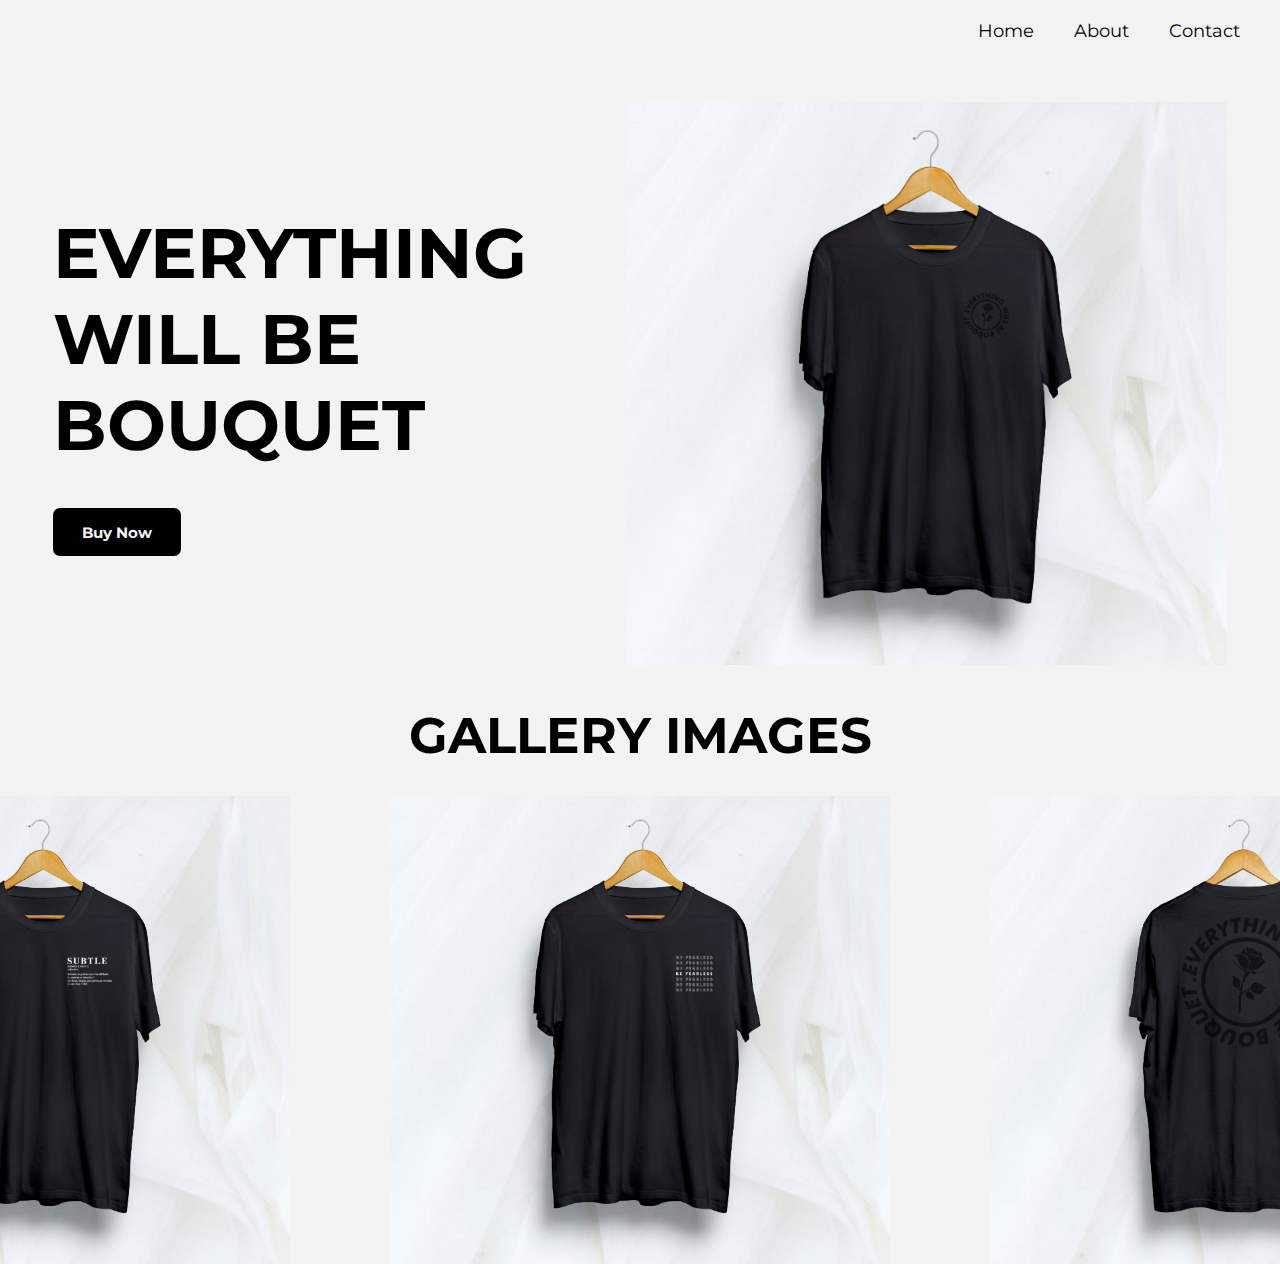
==== index.html @ 21c2ef2f "Adding Files" ====
<!DOCTYPE html>
<html lang="en">
<head>
  <meta charset="UTF-8">
  <meta http-equiv="X-UA-Compatible" content="IE=edge">
  <meta name="viewport" content="width=device-width, initial-scale=1.0">
  <!-- Google Font Import -->
  <link rel="preconnect" href="https://fonts.googleapis.com">
  <link rel="preconnect" href="https://fonts.gstatic.com" crossorigin>
  <link href="https://fonts.googleapis.com/css2?family=Montserrat:wght@400;500;700;800&display=swap" rel="stylesheet">
  <!-- Stylesheet Import -->
  <link rel="stylesheet" href="./styles.css">
  <title>Test Page</title>
</head>
<body>
  <header>
    <!-- <h3 class="logo">.sbtl</h3> -->
    <nav>
      <ul>
        <a href="#"><li>Home</li></a>
        <a href="#"><li>About</li></a>
        <a href="#"><li>Contact</li></a>
      </ul>
    </nav>
  </header>

  <section>
    <div class="main-container">
      <div class="left-card">
      <h1>Everything <br> will be <br> bouquet</h1>
      <button class="btn">Buy Now</button>
    </div>
      <img src="./img/Everything Front POCKET.jpg" alt="">
    </div>
  </section>

  <section>
    <div class="middle-body">
      <div class="middle-heading">
        <h2>Gallery Images</h2>
      </div>
      <div class="img-container">
        <img src="./img/Design1.jpg" alt="">
        <img src="./img/Design2.jpg" alt="">
        <img src="./img/Design3.jpg" alt="">
      </div>
    </div>
  </section>
</body>
</html>
---- styles.css ----
*{
  margin: 0;
  padding: 0;
  box-sizing: border-box;
}

nav {
  max-width: 100%;
  font-family: 'Montserrat', sans-serif;
  background-color: rgb(243, 243, 243);
}

nav ul {
  list-style-type: none;
  display: flex;
  justify-content: flex-end;
  align-items: center;
  padding-right: 20px;
}

nav li {
  color: black;
  font-size: 18px;
  padding: 20px;
}

nav a{
  text-decoration: none;
}

.main-container{
  max-width: 100%;
  padding-top: 40px;
  background-color: rgb(243, 243, 243);
  display: flex;
  justify-content: center;
  align-items: center;
  gap: 100px;
}

.main-container h1 {
  font-family: 'Montserrat', sans-serif;
  text-transform: uppercase;
  font-size: 70px;
  padding-bottom: 40px;
}

button {
  width: 8rem;
  height: 3rem;
  font-family: 'Montserrat', sans-serif;
  font-size: 15px;
  font-weight: 700;
  border-radius: 7px;
  background-color: black;
  color: rgb(243, 243, 243);
  border: 2px solid black;
}

button:hover{
  background-color: rgb(243, 243, 243);
  color:black;
  cursor: pointer;
  transition-duration: .5s;
}

.main-container img{
  max-width: 600px;
}

@media only screen and (max-width: 1000px){
  nav ul {
    display: flex;
    justify-content: center;
  }
  .main-container{
    
    flex-wrap: wrap;
    gap: 100px;
  }
  .main-container h1{
    font-size: 55px;
    text-align: center;
  }
  .left-card{
    display: flex;
    flex-direction: column;
    justify-content: center;
    align-items: center;
  }
  .img-container{
    flex-wrap: wrap;
  }
  }

  .middle-body{
    background-color: rgb(243, 243, 243);
    padding-top: 40px;
  }

  .middle-heading{
    display: flex;
    justify-content: center;
    align-items: center;
    text-align: center;
    padding-bottom: 30px;
  }

  .middle-heading h2{
    font-family: 'Montserrat', sans-serif;
    text-transform: uppercase;
    font-size: 50px;
  }

  .img-container{
    display: flex;
    justify-content: center;
    align-items: center;
    gap: 100px;
  }

  .img-container img{
    max-width: 500px;
    
  }
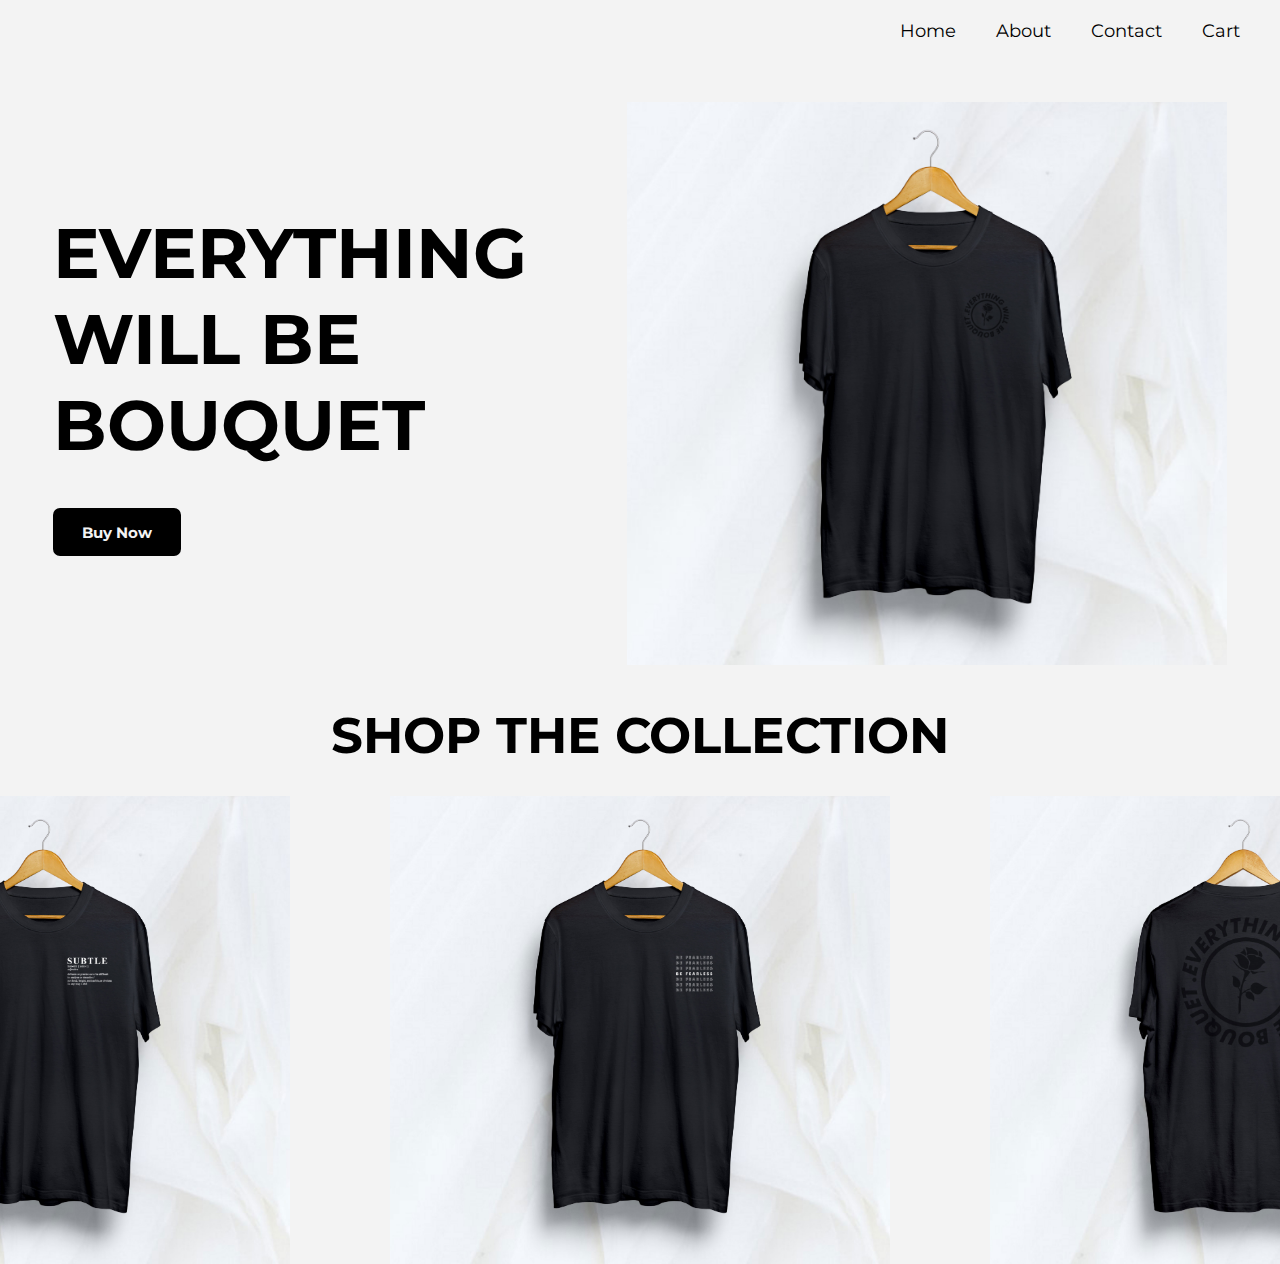
==== commit cf2b313b: "Adding new files" ====
--- a/index.html
+++ b/index.html
@@ -20,6 +20,7 @@
         <a href="#"><li>Home</li></a>
         <a href="#"><li>About</li></a>
         <a href="#"><li>Contact</li></a>
+        <a href="#"><li>Cart</li></a>
       </ul>
     </nav>
   </header>
@@ -28,7 +29,7 @@
     <div class="main-container">
       <div class="left-card">
       <h1>Everything <br> will be <br> bouquet</h1>
-      <button class="btn">Buy Now</button>
+      <a href="./productPage.html"><button class="btn">Buy Now</button></a>
     </div>
       <img src="./img/Everything Front POCKET.jpg" alt="">
     </div>
@@ -37,12 +38,15 @@
   <section>
     <div class="middle-body">
       <div class="middle-heading">
-        <h2>Gallery Images</h2>
+        <h2>Shop the collection</h2>
       </div>
       <div class="img-container">
         <img src="./img/Design1.jpg" alt="">
+        
         <img src="./img/Design2.jpg" alt="">
+        
         <img src="./img/Design3.jpg" alt="">
+        
       </div>
     </div>
   </section>
--- a/styles.css
+++ b/styles.css
@@ -4,6 +4,9 @@
   box-sizing: border-box;
 }
 
+
+
+/* START OF NAV BAR SECTION  */
 nav {
   max-width: 100%;
   font-family: 'Montserrat', sans-serif;
@@ -27,9 +30,14 @@
 nav a{
   text-decoration: none;
 }
+/* END OF NAV BAR SECTION */
 
+
+
+
+/* START OF MAIN SECTION */
 .main-container{
-  max-width: 100%;
+  
   padding-top: 40px;
   background-color: rgb(243, 243, 243);
   display: flex;
@@ -67,14 +75,69 @@
 .main-container img{
   max-width: 600px;
 }
+/* END MAIN SECTION */
+
+
+
+
+/* MIDDLE BODY SECTION */
+.middle-body{
+  background-color: rgb(243, 243, 243);
+  padding-top: 40px;
+}
+
+.middle-heading{
+  display: flex;
+  justify-content: center;
+  align-items: center;
+  text-align: center;
+  padding-bottom: 30px;
+}
+
+.middle-heading h2{
+  font-family: 'Montserrat', sans-serif;
+  text-transform: uppercase;
+  font-size: 50px;
+}
+
+.img-container{
+  position: relative;
+  display: flex;
+  justify-content: center;
+  align-items: center;
+  gap: 100px;
+}
+
+.img-container img{
+  max-width: 500px;
+}
+
+.img-container img:hover{
+  opacity: 0.3;
+  transition-duration: 1s;
+  cursor: pointer;
+}
+
+
+
+/* END MIDDLE BODY SECTION  */
+
+
+
+
+
+
+
+
+/* MEDIA QUERY RESPONSIVE SECTION */
 
 @media only screen and (max-width: 1000px){
+
   nav ul {
     display: flex;
     justify-content: center;
   }
   .main-container{
-    
     flex-wrap: wrap;
     gap: 100px;
   }
@@ -82,6 +145,11 @@
     font-size: 55px;
     text-align: center;
   }
+
+  .main-container img{
+    max-width: 390px;
+  }
+
   .left-card{
     display: flex;
     flex-direction: column;
@@ -91,35 +159,10 @@
   .img-container{
     flex-wrap: wrap;
   }
+
+  .middle-body .img-container img{
+    max-width: 390px;
+  }
   }
 
-  .middle-body{
-    background-color: rgb(243, 243, 243);
-    padding-top: 40px;
-  }
-
-  .middle-heading{
-    display: flex;
-    justify-content: center;
-    align-items: center;
-    text-align: center;
-    padding-bottom: 30px;
-  }
-
-  .middle-heading h2{
-    font-family: 'Montserrat', sans-serif;
-    text-transform: uppercase;
-    font-size: 50px;
-  }
-
-  .img-container{
-    display: flex;
-    justify-content: center;
-    align-items: center;
-    gap: 100px;
-  }
-
-  .img-container img{
-    max-width: 500px;
-    
-  }+ 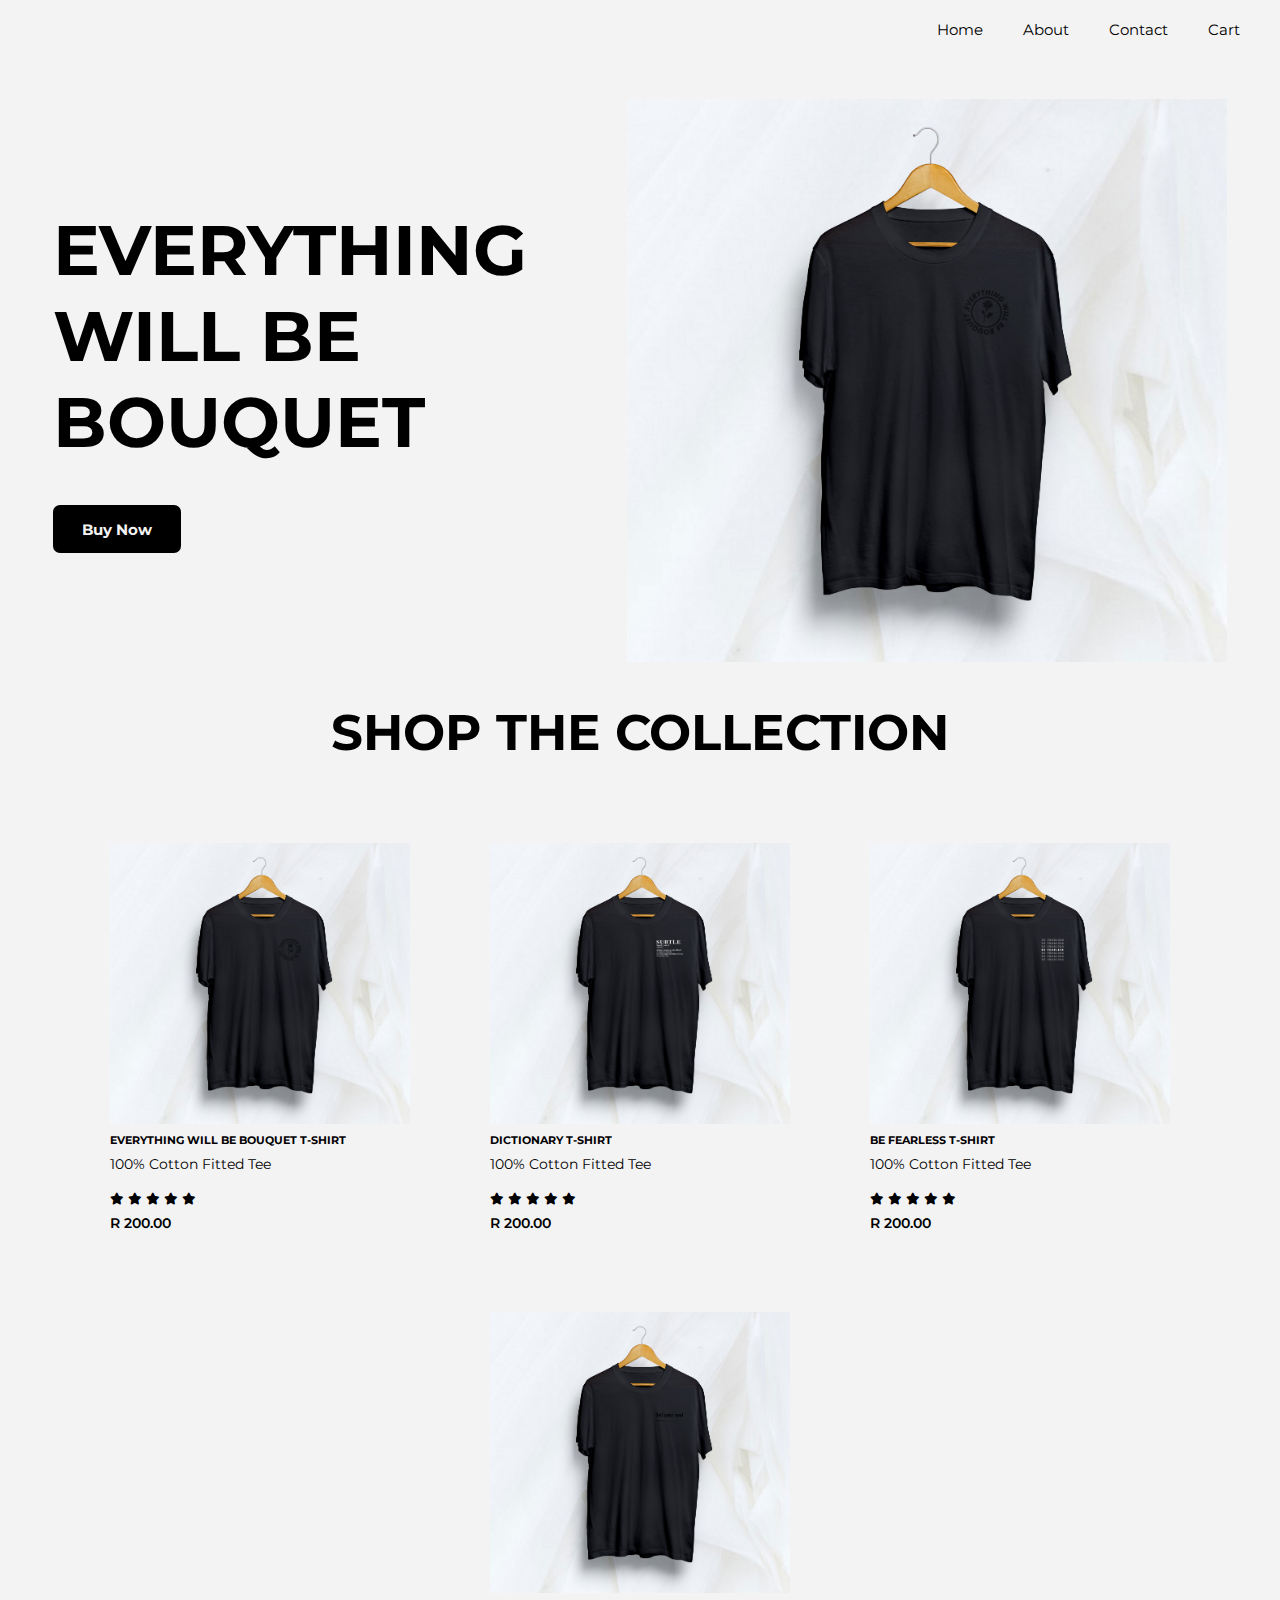
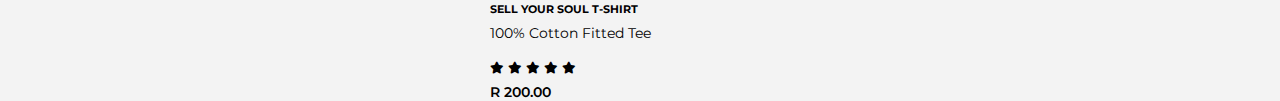
==== commit 9ab2f1f2: "Re-Uploads" ====
--- a/index.html
+++ b/index.html
@@ -4,6 +4,8 @@
   <meta charset="UTF-8">
   <meta http-equiv="X-UA-Compatible" content="IE=edge">
   <meta name="viewport" content="width=device-width, initial-scale=1.0">
+  <!-- Font Awesome Import -->
+  <link rel="stylesheet" href="https://cdnjs.cloudflare.com/ajax/libs/font-awesome/6.1.1/css/all.min.css">
   <!-- Google Font Import -->
   <link rel="preconnect" href="https://fonts.googleapis.com">
   <link rel="preconnect" href="https://fonts.gstatic.com" crossorigin>
@@ -31,7 +33,7 @@
       <h1>Everything <br> will be <br> bouquet</h1>
       <a href="./productPage.html"><button class="btn">Buy Now</button></a>
     </div>
-      <img src="./img/Everything Front POCKET.jpg" alt="">
+      <img src="./img/Everything-Front-POCKET-for-WEB.jpg" alt="">
     </div>
   </section>
 
@@ -41,12 +43,50 @@
         <h2>Shop the collection</h2>
       </div>
       <div class="img-container">
-        <img src="./img/Design1.jpg" alt="">
-        
-        <img src="./img/Design2.jpg" alt="">
-        
-        <img src="./img/Design3.jpg" alt="">
-        
+        <div class="img-card">
+          <img src="./img/Everything-Front-POCKET-for-WEB.jpg" alt="">
+          <h3>Everything Will Be Bouquet T-Shirt</h3>
+          <p>100% Cotton Fitted Tee</p>
+          <i class="fa fa-star fa-xs" aria-hidden="true"></i>
+          <i class="fa fa-star fa-xs" aria-hidden="true"></i>
+          <i class="fa fa-star fa-xs" aria-hidden="true"></i>
+          <i class="fa fa-star fa-xs" aria-hidden="true"></i>
+          <i class="fa fa-star fa-xs" aria-hidden="true"></i>
+          <span>R 200.00</span>
+        </div>
+        <div class="img-card">
+          <img src="./img/Design1.jpg" alt="">
+          <h3>Dictionary T-Shirt</h3>
+          <p>100% Cotton Fitted Tee</p>
+          <i class="fa fa-star fa-xs" aria-hidden="true"></i>
+          <i class="fa fa-star fa-xs" aria-hidden="true"></i>
+          <i class="fa fa-star fa-xs" aria-hidden="true"></i>
+          <i class="fa fa-star fa-xs" aria-hidden="true"></i>
+          <i class="fa fa-star fa-xs" aria-hidden="true"></i>
+          <span>R 200.00</span>
+        </div>
+        <div class="img-card">
+          <img src="./img/Design2.jpg" alt="">
+          <h3>Be Fearless T-Shirt</h3>
+          <p>100% Cotton Fitted Tee</p>
+          <i class="fa fa-star fa-xs" aria-hidden="true"></i>
+          <i class="fa fa-star fa-xs" aria-hidden="true"></i>
+          <i class="fa fa-star fa-xs" aria-hidden="true"></i>
+          <i class="fa fa-star fa-xs" aria-hidden="true"></i>
+          <i class="fa fa-star fa-xs" aria-hidden="true"></i>
+          <span>R 200.00</span>
+        </div>
+        <div class="img-card">
+          <img src="./img/Sell-your-Soul-Design.jpg" alt="">
+          <h3>Sell Your Soul T-Shirt</h3>
+          <p>100% Cotton Fitted Tee</p>
+          <i class="fa fa-star fa-xs" aria-hidden="true"></i>
+          <i class="fa fa-star fa-xs" aria-hidden="true"></i>
+          <i class="fa fa-star fa-xs" aria-hidden="true"></i>
+          <i class="fa fa-star fa-xs" aria-hidden="true"></i>
+          <i class="fa fa-star fa-xs" aria-hidden="true"></i>
+          <span>R 200.00</span>
+        </div>
       </div>
     </div>
   </section>
--- a/styles.css
+++ b/styles.css
@@ -23,7 +23,7 @@
 
 nav li {
   color: black;
-  font-size: 18px;
+  font-size: 15px;
   padding: 20px;
 }
 
@@ -101,21 +101,45 @@
 }
 
 .img-container{
-  position: relative;
-  display: flex;
+  max-width: 100%;
+  padding-top: 50px;
+  display: flex;
+  flex-wrap: wrap;
   justify-content: center;
-  align-items: center;
-  gap: 100px;
-}
-
-.img-container img{
-  max-width: 500px;
-}
-
-.img-container img:hover{
-  opacity: 0.3;
-  transition-duration: 1s;
-  cursor: pointer;
+  gap: 80px;
+}
+
+.img-card{
+  max-width: 505px;
+}
+
+.img-card h3{
+  font-family: 'Montserrat', sans-serif;
+  font-size: 11px;
+  padding-top: 5px;
+  padding-bottom: 8px;
+  text-transform: uppercase;
+}
+
+.img-card p{
+  font-family: 'Montserrat', sans-serif;
+  font-size: 14px;
+}
+
+.img-card img {
+  max-width: 300px;
+}
+
+i{
+  padding-top: 25px;
+  padding-bottom: 15px;
+}
+
+span{
+  display: block;
+  font-family: 'Montserrat', sans-serif;
+  font-size: 14px;
+  font-weight: 600;
 }
 
 
@@ -134,8 +158,14 @@
 @media only screen and (max-width: 1000px){
 
   nav ul {
-    display: flex;
-    justify-content: center;
+    display: block;
+    text-align: center;
+    padding-top: 10px;
+    padding-right: 0;
+  }
+
+  nav li {
+    padding: 2px;
   }
   .main-container{
     flex-wrap: wrap;
@@ -152,13 +182,16 @@
 
   .left-card{
     display: flex;
+    flex-wrap: wrap;
     flex-direction: column;
     justify-content: center;
     align-items: center;
   }
   .img-container{
+    display: flex;
     flex-wrap: wrap;
   }
+
 
   .middle-body .img-container img{
     max-width: 390px;
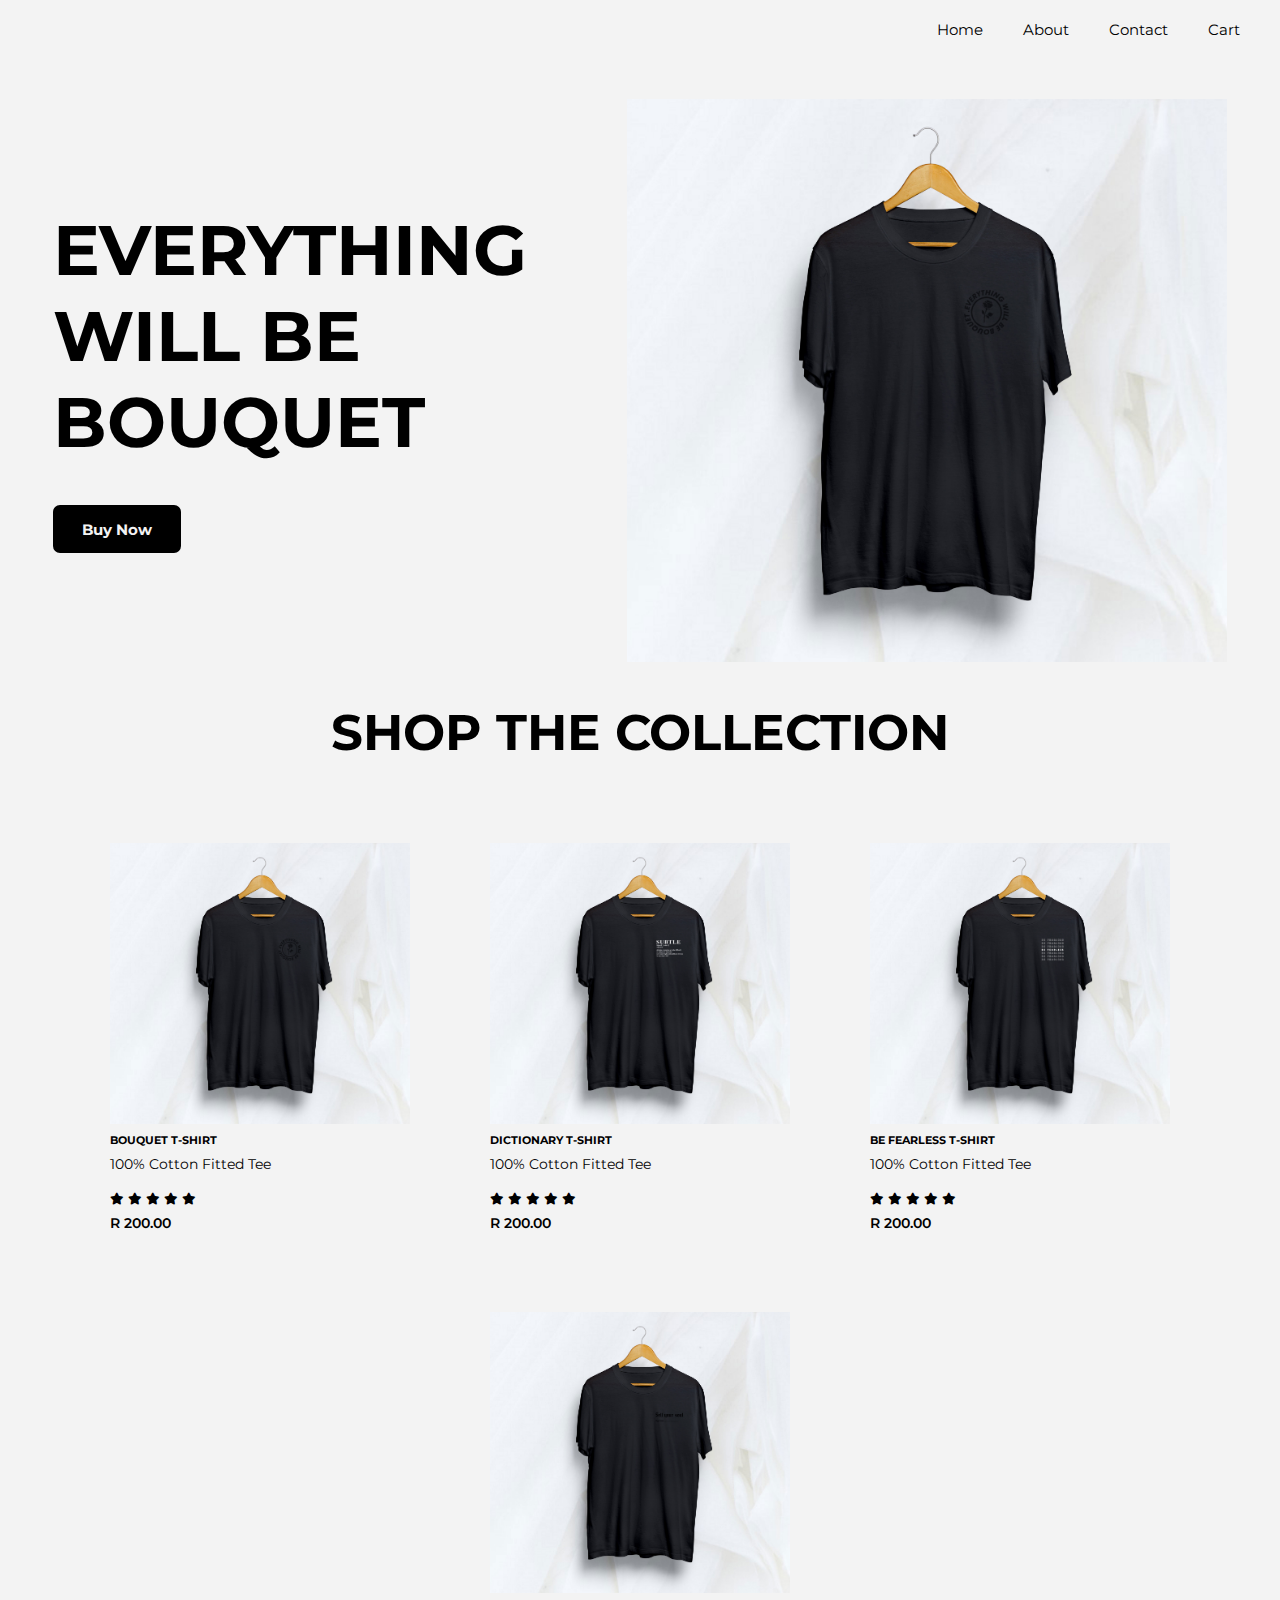
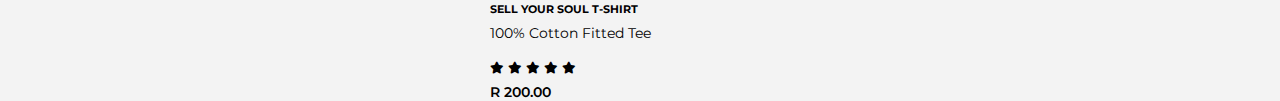
==== commit 4632131b: "Update to product name" ====
--- a/index.html
+++ b/index.html
@@ -45,7 +45,7 @@
       <div class="img-container">
         <div class="img-card">
           <img src="./img/Everything-Front-POCKET-for-WEB.jpg" alt="">
-          <h3>Everything Will Be Bouquet T-Shirt</h3>
+          <h3>Bouquet T-Shirt</h3>
           <p>100% Cotton Fitted Tee</p>
           <i class="fa fa-star fa-xs" aria-hidden="true"></i>
           <i class="fa fa-star fa-xs" aria-hidden="true"></i>
@@ -91,4 +91,4 @@
     </div>
   </section>
 </body>
-</html>+</html>
--- a/styles.css
+++ b/styles.css
@@ -155,7 +155,7 @@
 
 /* MEDIA QUERY RESPONSIVE SECTION */
 
-@media only screen and (max-width: 1000px){
+@media only screen and (max-width: 768px){
 
   nav ul {
     display: block;
@@ -188,14 +188,43 @@
     align-items: center;
   }
   .img-container{
-    display: flex;
-    flex-wrap: wrap;
-  }
-
-
-  .middle-body .img-container img{
-    max-width: 390px;
-  }
-  }
-
- +    display: grid;
+    grid-template-columns: repeat(2, 170px);
+    column-gap: 10px;
+  }
+  .img-card{
+    margin: 0;
+  }
+
+  .img-card p {
+    padding-left: 2px;
+    font-size: 12px;
+  }
+
+  .img-card h3{
+    padding-left: 2px;
+    font-size: 9px;
+    padding-top: 5px;
+    padding-bottom: 8px;
+    text-transform: uppercase;
+  }
+
+  i{
+    padding-left: 2px;
+  }
+
+  span{
+    padding-left: 2px;
+    display: block;
+    font-size: 12px;
+    font-weight: 600;
+  }
+
+
+  .img-card img {
+    max-width: 170px;
+  }
+  
+  }
+
+ 
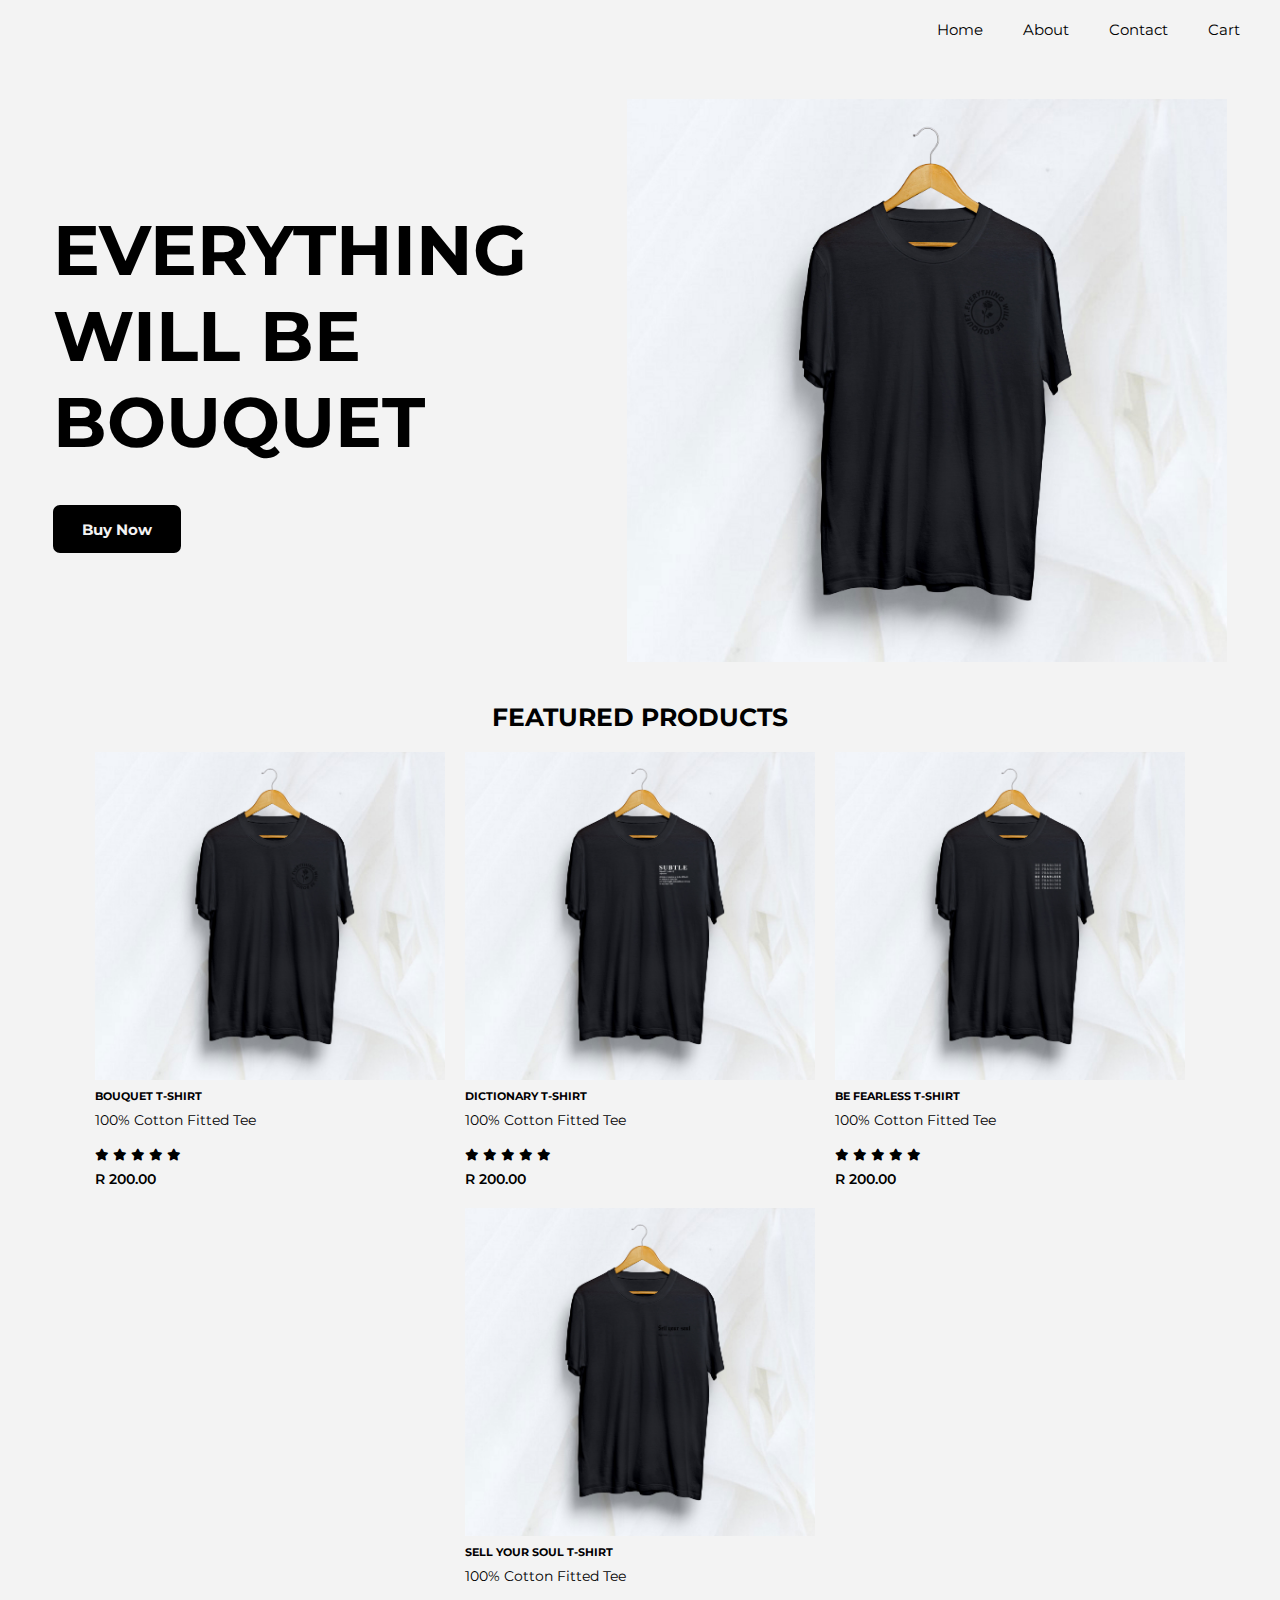
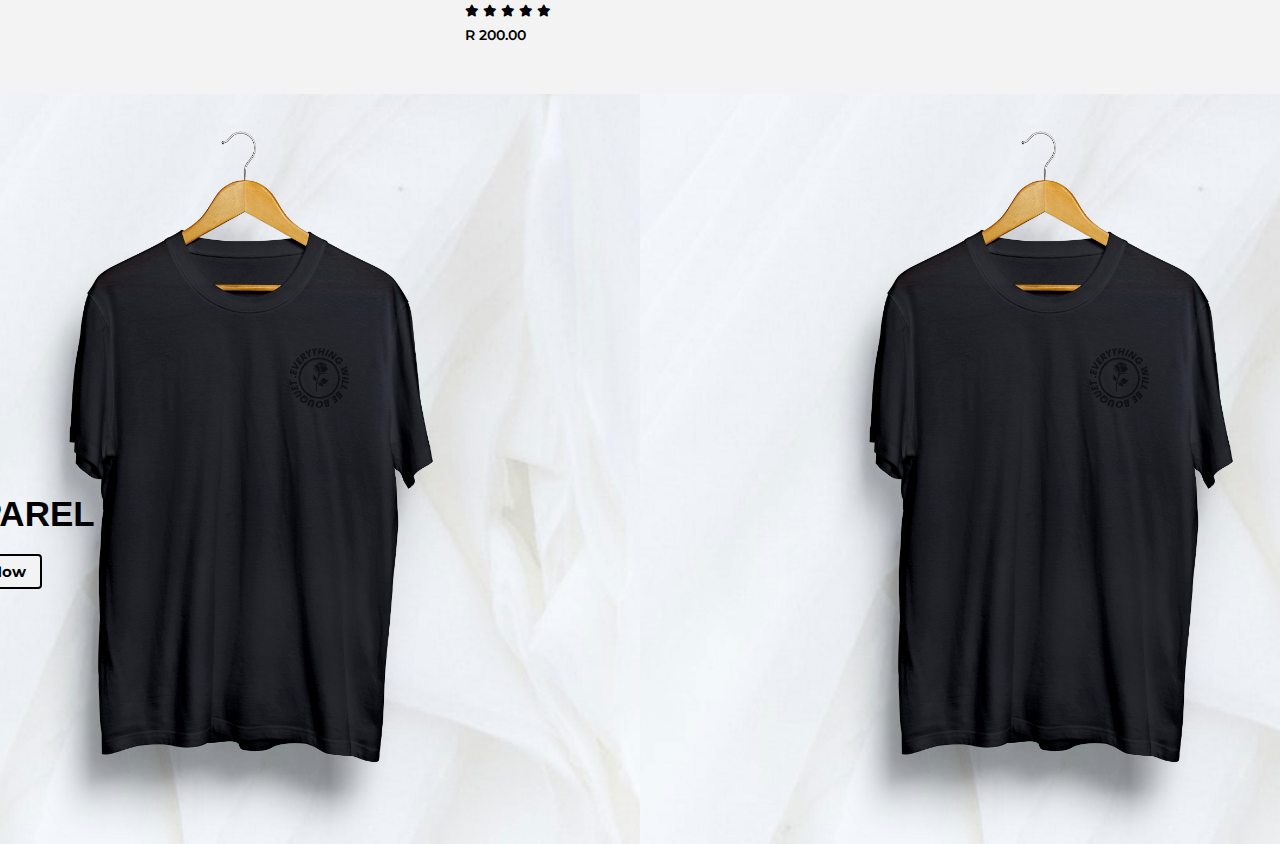
==== commit 72ec6718: "Index and Product Page Updates" ====
--- a/index.html
+++ b/index.html
@@ -40,7 +40,7 @@
   <section>
     <div class="middle-body">
       <div class="middle-heading">
-        <h2>Shop the collection</h2>
+        <h2>Featured Products</h2>
       </div>
       <div class="img-container">
         <div class="img-card">
@@ -90,5 +90,17 @@
       </div>
     </div>
   </section>
+
+
+  <section>
+    <div class="shop-container">
+      <div class="shop-grid">
+        <img src="./img/Everything-Front-POCKET-for-WEB.jpg" alt="">
+        <h2>Apparel</h2>
+        <button class="shop-btn">Shop Now</button>
+        <img src="./img/Everything-Front-POCKET-for-WEB.jpg" alt="">
+      </div>
+    </div>
+  </section>
 </body>
 </html>
--- a/styles.css
+++ b/styles.css
@@ -2,6 +2,7 @@
   margin: 0;
   padding: 0;
   box-sizing: border-box;
+  background-color: rgb(243, 243, 243);
 }
 
 
@@ -53,7 +54,7 @@
   padding-bottom: 40px;
 }
 
-button {
+.btn {
   width: 8rem;
   height: 3rem;
   font-family: 'Montserrat', sans-serif;
@@ -65,7 +66,7 @@
   border: 2px solid black;
 }
 
-button:hover{
+.btn:hover{
   background-color: rgb(243, 243, 243);
   color:black;
   cursor: pointer;
@@ -91,22 +92,21 @@
   justify-content: center;
   align-items: center;
   text-align: center;
-  padding-bottom: 30px;
 }
 
 .middle-heading h2{
   font-family: 'Montserrat', sans-serif;
   text-transform: uppercase;
-  font-size: 50px;
+  font-size: 25px;
 }
 
 .img-container{
   max-width: 100%;
-  padding-top: 50px;
+  padding-top: 20px;
   display: flex;
   flex-wrap: wrap;
   justify-content: center;
-  gap: 80px;
+  gap: 20px;
 }
 
 .img-card{
@@ -127,7 +127,7 @@
 }
 
 .img-card img {
-  max-width: 300px;
+  max-width: 350px;
 }
 
 i{
@@ -146,7 +146,53 @@
 
 /* END MIDDLE BODY SECTION  */
 
-
+.shop-container {
+  padding-top: 50px;
+  display: grid;
+  justify-content: center;
+  align-items: center;
+}
+
+.shop-grid{
+  position: relative;
+  display: flex;
+  align-items: center;
+}
+
+.shop-grid h2{
+  position: absolute;
+  font-family: Helvetica, sans-serif;
+  font-size: 35px;
+  font-weight: 600;
+  margin: 0 auto;
+  top: 400px;
+  left: 90px;
+  color: black;
+  text-transform: uppercase;
+  background-color: transparent;
+}
+
+.shop-grid .shop-btn{
+  position: absolute;
+  top: 460px;
+  left: 90px;
+}
+
+.shop-btn {
+  width: 7rem;
+  height: 2.2rem;
+  font-family: 'Montserrat', sans-serif;
+  font-size: 15px;
+  font-weight: 700;
+  border-radius: 4px;
+  background-color: rgb(243, 243, 243);;
+  color: black;
+  border: 2px solid black;
+}
+
+.shop-grid img{
+  max-width: 800px;
+}
 
 
 
@@ -155,17 +201,30 @@
 
 /* MEDIA QUERY RESPONSIVE SECTION */
 
-@media only screen and (max-width: 768px){
+@media only screen and (max-width:575px){ 
+
+  /* ANYTHING UPTO 575px WONT DISPLAY THE NAV BAR */
+  nav{
+    display: none;
+  }
+
+}
+
+
+
+
+
+@media only screen and (max-width: 850px){
 
   nav ul {
-    display: block;
+    
     text-align: center;
     padding-top: 10px;
     padding-right: 0;
   }
 
   nav li {
-    padding: 2px;
+    padding: 5px;
   }
   .main-container{
     flex-wrap: wrap;
@@ -173,11 +232,13 @@
   }
   .main-container h1{
     font-size: 55px;
+    display: block;
+    align-items: center;
     text-align: center;
   }
 
   .main-container img{
-    max-width: 390px;
+    max-width: 350px;
   }
 
   .left-card{
@@ -187,13 +248,18 @@
     justify-content: center;
     align-items: center;
   }
+
   .img-container{
     display: grid;
-    grid-template-columns: repeat(2, 170px);
+    grid-template-columns: repeat(2, 150px);
     column-gap: 10px;
   }
   .img-card{
     margin: 0;
+  }
+
+  .img-card img {
+    max-width: 150px;
   }
 
   .img-card p {
@@ -221,10 +287,18 @@
   }
 
 
-  .img-card img {
-    max-width: 170px;
-  }
   
-  }
+
+  .shop-container{
+    display: grid;
+    grid-template-columns: repeat(2, 150px);
+  }
+
+  .shop-container img{
+    max-width: 150px;
+  }
+  
+  }
+
 
  
